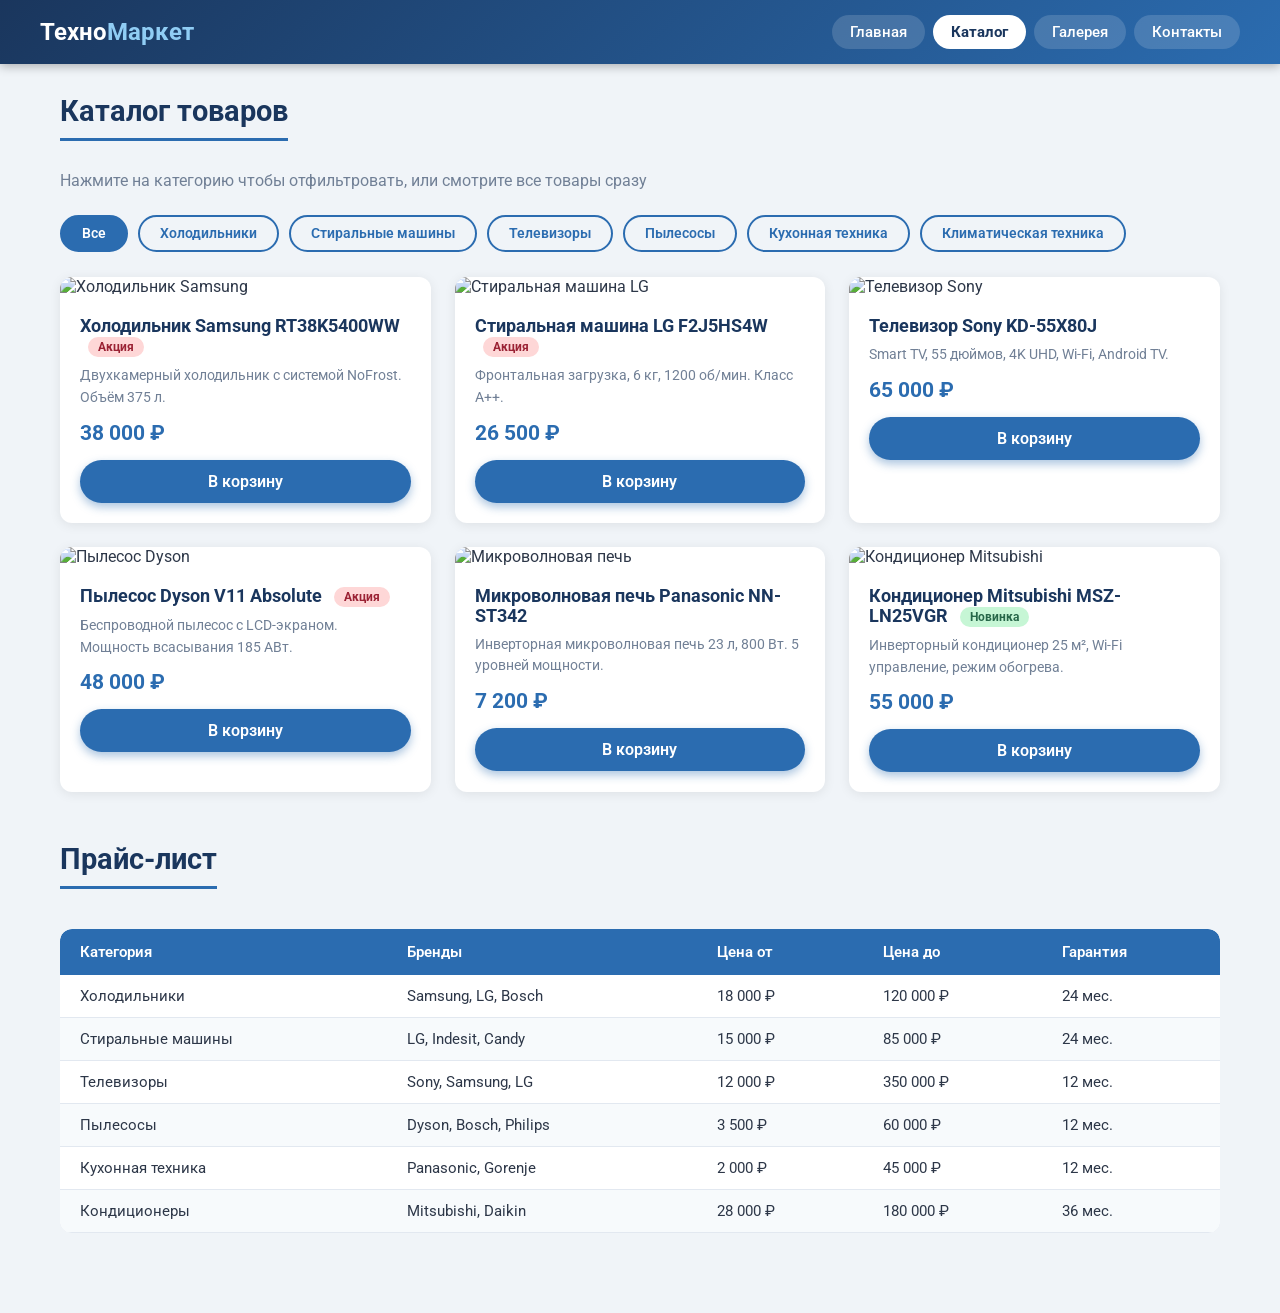
==== catalog.html @ f7b3f40e "Add files via upload" ====
<!DOCTYPE html>
<html lang="ru">
<head>
    <meta charset="UTF-8">
    <meta name="viewport" content="width=device-width, initial-scale=1.0">
    <title>ТехноМаркет — Каталог</title>
    <link rel="stylesheet" href="style.css">
</head>
<body>

    <header class="header">
        <div class="header-inner">
            <a href="index.html" class="logo">Техно<span>Маркет</span></a>
            <nav class="nav">
                <a href="index.html">Главная</a>
                <a href="catalog.html" class="active">Каталог</a>
                <a href="gallery.html">Галерея</a>
                <a href="contacts.html">Контакты</a>
            </nav>
        </div>
    </header>

    <main class="main">

        <h1 class="section-title">Каталог товаров</h1>
        <p style="color:#718096; margin-top:10px; margin-bottom:25px;">Нажмите на категорию чтобы отфильтровать, или смотрите все товары сразу</p>

        <div class="category-bar">
            <button class="category-btn active" onclick="filterProducts('все', this)">Все</button>
            <button class="category-btn" onclick="filterProducts('холодильники', this)">Холодильники</button>
            <button class="category-btn" onclick="filterProducts('стиральные', this)">Стиральные машины</button>
            <button class="category-btn" onclick="filterProducts('телевизоры', this)">Телевизоры</button>
            <button class="category-btn" onclick="filterProducts('пылесосы', this)">Пылесосы</button>
            <button class="category-btn" onclick="filterProducts('кухонная', this)">Кухонная техника</button>
            <button class="category-btn" onclick="filterProducts('климат', this)">Климатическая техника</button>
        </div>

        <div class="product-grid">

            <div class="product-card" data-category="холодильники">
                <img src="https://picsum.photos/seed/fridge1/400/300" alt="Холодильник Samsung">
                <div class="product-card-body">
                    <h3>Холодильник Samsung RT38K5400WW <span class="badge badge-sale">Акция</span></h3>
                    <p>Двухкамерный холодильник с системой NoFrost. Объём 375 л.</p>
                    <div class="product-price">38 000 ₽</div>
                    <button class="btn btn-primary" style="width:100%" onclick="alert('Холодильник Samsung добавлен в корзину!')">В корзину</button>
                </div>
            </div>

            <div class="product-card" data-category="стиральные">
                <img src="https://picsum.photos/seed/washer2/400/300" alt="Стиральная машина LG">
                <div class="product-card-body">
                    <h3>Стиральная машина LG F2J5HS4W <span class="badge badge-sale">Акция</span></h3>
                    <p>Фронтальная загрузка, 6 кг, 1200 об/мин. Класс А++.</p>
                    <div class="product-price">26 500 ₽</div>
                    <button class="btn btn-primary" style="width:100%" onclick="alert('Стиральная машина LG добавлена в корзину!')">В корзину</button>
                </div>
            </div>

            <div class="product-card" data-category="телевизоры">
                <img src="https://picsum.photos/seed/tv3/400/300" alt="Телевизор Sony">
                <div class="product-card-body">
                    <h3>Телевизор Sony KD-55X80J</h3>
                    <p>Smart TV, 55 дюймов, 4K UHD, Wi-Fi, Android TV.</p>
                    <div class="product-price">65 000 ₽</div>
                    <button class="btn btn-primary" style="width:100%" onclick="alert('Телевизор Sony добавлен в корзину!')">В корзину</button>
                </div>
            </div>

            <div class="product-card" data-category="пылесосы">
                <img src="https://picsum.photos/seed/vacuum4/400/300" alt="Пылесос Dyson">
                <div class="product-card-body">
                    <h3>Пылесос Dyson V11 Absolute <span class="badge badge-sale">Акция</span></h3>
                    <p>Беспроводной пылесос с LCD-экраном. Мощность всасывания 185 АВт.</p>
                    <div class="product-price">48 000 ₽</div>
                    <button class="btn btn-primary" style="width:100%" onclick="alert('Пылесос Dyson добавлен в корзину!')">В корзину</button>
                </div>
            </div>

            <div class="product-card" data-category="кухонная">
                <img src="https://picsum.photos/seed/microwave5/400/300" alt="Микроволновая печь">
                <div class="product-card-body">
                    <h3>Микроволновая печь Panasonic NN-ST342</h3>
                    <p>Инверторная микроволновая печь 23 л, 800 Вт. 5 уровней мощности.</p>
                    <div class="product-price">7 200 ₽</div>
                    <button class="btn btn-primary" style="width:100%" onclick="alert('Микроволновая печь добавлена в корзину!')">В корзину</button>
                </div>
            </div>

            <div class="product-card" data-category="климат">
                <img src="https://picsum.photos/seed/ac6/400/300" alt="Кондиционер Mitsubishi">
                <div class="product-card-body">
                    <h3>Кондиционер Mitsubishi MSZ-LN25VGR <span class="badge badge-new">Новинка</span></h3>
                    <p>Инверторный кондиционер 25 м², Wi-Fi управление, режим обогрева.</p>
                    <div class="product-price">55 000 ₽</div>
                    <button class="btn btn-primary" style="width:100%" onclick="alert('Кондиционер Mitsubishi добавлен в корзину!')">В корзину</button>
                </div>
            </div>

        </div>

        <section class="section" style="margin-top:50px;">
            <h2 class="section-title">Прайс-лист</h2>
            <div class="table-wrapper">
                <table>
                    <thead>
                        <tr><th>Категория</th><th>Бренды</th><th>Цена от</th><th>Цена до</th><th>Гарантия</th></tr>
                    </thead>
                    <tbody>
                        <tr><td>Холодильники</td><td>Samsung, LG, Bosch</td><td>18 000 ₽</td><td>120 000 ₽</td><td>24 мес.</td></tr>
                        <tr><td>Стиральные машины</td><td>LG, Indesit, Candy</td><td>15 000 ₽</td><td>85 000 ₽</td><td>24 мес.</td></tr>
                        <tr><td>Телевизоры</td><td>Sony, Samsung, LG</td><td>12 000 ₽</td><td>350 000 ₽</td><td>12 мес.</td></tr>
                        <tr><td>Пылесосы</td><td>Dyson, Bosch, Philips</td><td>3 500 ₽</td><td>60 000 ₽</td><td>12 мес.</td></tr>
                        <tr><td>Кухонная техника</td><td>Panasonic, Gorenje</td><td>2 000 ₽</td><td>45 000 ₽</td><td>12 мес.</td></tr>
                        <tr><td>Кондиционеры</td><td>Mitsubishi, Daikin</td><td>28 000 ₽</td><td>180 000 ₽</td><td>36 мес.</td></tr>
                    </tbody>
                </table>
            </div>
        </section>

    </main>

    <script>
        function filterProducts(category, clickedBtn) {
            var cards = document.querySelectorAll('.product-card');
            cards.forEach(function(card) {
                if (category === 'все' || card.dataset.category === category) {
                    card.style.display = 'block';
                } else {
                    card.style.display = 'none';
                }
            });
            document.querySelectorAll('.category-btn').forEach(function(btn) {
                btn.classList.remove('active');
            });
            clickedBtn.classList.add('active');
        }
    </script>

</body>
</html>
---- style.css ----
@import url('https://fonts.googleapis.com/css2?family=Roboto:wght@400;500;700&display=swap');

* {
    margin: 0;
    padding: 0;
    box-sizing: border-box;
}

body {
    font-family: 'Roboto', Arial, sans-serif;
    background-color: #f0f4f8;
    color: #2d3748;
}

.header {
    background: linear-gradient(135deg, #1a365d 0%, #2b6cb0 100%);
    color: white;
    padding: 0 20px;
    position: sticky;
    top: 0;
    z-index: 100;
    box-shadow: 0 2px 10px rgba(0,0,0,0.3);
}

.header-inner {
    max-width: 1200px;
    margin: 0 auto;
    display: flex;
    align-items: center;
    justify-content: space-between;
    padding: 15px 0;
    flex-wrap: wrap;
    gap: 10px;
}

.logo {
    font-size: 1.5rem;
    font-weight: 700;
    color: white;
    text-decoration: none;
}

.logo span {
    color: #90cdf4;
}

.nav {
    display: flex;
    gap: 8px;
    flex-wrap: wrap;
}

.nav a {
    text-decoration: none;
    color: white;
    background-color: rgba(255,255,255,0.15);
    padding: 8px 18px;
    border-radius: 25px;
    font-size: 0.95rem;
    font-weight: 500;
    transition: background-color 0.2s ease, transform 0.1s ease;
    display: inline-block;
}

.nav a:hover {
    background-color: rgba(255,255,255,0.35);
    transform: scale(1.05);
}

.nav a.active {
    background-color: white;
    color: #1a365d;
    font-weight: 700;
}

.main {
    max-width: 1200px;
    margin: 0 auto;
    padding: 30px 20px;
}

.hero {
    background: linear-gradient(135deg, #2b6cb0 0%, #1a365d 100%);
    color: white;
    border-radius: 15px;
    padding: 60px 40px;
    text-align: center;
    margin-bottom: 40px;
    box-shadow: 0 4px 20px rgba(43,108,176,0.3);
}

.hero h1 {
    font-size: 2.5rem;
    margin-bottom: 15px;
}

.hero p {
    font-size: 1.1rem;
    opacity: 0.9;
    max-width: 600px;
    margin: 0 auto 25px;
    line-height: 1.6;
}

.btn {
    display: inline-block;
    text-decoration: none;
    padding: 12px 30px;
    border-radius: 30px;
    font-size: 1rem;
    font-weight: 600;
    transition: all 0.2s ease;
    cursor: pointer;
    border: none;
    font-family: inherit;
}

.btn-primary {
    background-color: #2b6cb0;
    color: white;
    box-shadow: 0 4px 10px rgba(43,108,176,0.4);
}

.btn-primary:hover {
    background-color: #2c5282;
    transform: translateY(-2px);
}

.btn-white {
    background-color: white;
    color: #2b6cb0;
    box-shadow: 0 4px 10px rgba(0,0,0,0.2);
}

.btn-white:hover {
    background-color: #ebf8ff;
    transform: translateY(-2px);
}

.btn-success {
    background-color: #38a169;
    color: white;
}

.btn-success:hover {
    background-color: #2f855a;
    transform: translateY(-2px);
}

.section-title {
    font-size: 1.8rem;
    font-weight: 700;
    color: #1a365d;
    margin-bottom: 20px;
    padding-bottom: 10px;
    border-bottom: 3px solid #2b6cb0;
    display: inline-block;
}

.section {
    margin-bottom: 50px;
}

.features-grid {
    display: grid;
    grid-template-columns: repeat(auto-fill, minmax(220px, 1fr));
    gap: 20px;
    margin-top: 25px;
}

.feature-card {
    background: white;
    border-radius: 12px;
    padding: 25px;
    text-align: center;
    box-shadow: 0 2px 12px rgba(0,0,0,0.08);
    transition: transform 0.2s ease;
}

.feature-card:hover {
    transform: translateY(-3px);
}

.feature-card h3 {
    font-size: 1rem;
    font-weight: 700;
    color: #1a365d;
    margin-bottom: 8px;
}

.feature-card p {
    font-size: 0.85rem;
    color: #718096;
    line-height: 1.5;
}

.styled-list {
    list-style: none;
    margin-top: 15px;
}

.styled-list li {
    padding: 10px 0 10px 20px;
    border-bottom: 1px solid #e2e8f0;
    color: #4a5568;
    font-size: 0.95rem;
    position: relative;
}

.styled-list li::before {
    content: '→';
    position: absolute;
    left: 0;
    color: #2b6cb0;
    font-weight: 700;
}

.video-wrapper {
    background: white;
    border-radius: 12px;
    padding: 20px;
    box-shadow: 0 2px 12px rgba(0,0,0,0.08);
    margin-top: 25px;
}

.video-wrapper iframe {
    width: 100%;
    height: 400px;
    border-radius: 8px;
    border: none;
}

.table-wrapper {
    overflow-x: auto;
    border-radius: 12px;
    margin-top: 20px;
}

table {
    width: 100%;
    border-collapse: collapse;
    background: white;
    border-radius: 12px;
    overflow: hidden;
    box-shadow: 0 2px 12px rgba(0,0,0,0.08);
}

thead {
    background: #2b6cb0;
    color: white;
}

thead th {
    padding: 14px 20px;
    text-align: left;
    font-weight: 600;
    font-size: 0.95rem;
}

tbody tr {
    border-bottom: 1px solid #e2e8f0;
    transition: background-color 0.15s ease;
}

tbody tr:nth-child(even) {
    background-color: #f7fafc;
}

tbody tr:hover {
    background-color: #ebf8ff;
}

tbody td {
    padding: 12px 20px;
    font-size: 0.95rem;
}

.product-grid {
    display: grid;
    grid-template-columns: repeat(auto-fill, minmax(280px, 1fr));
    gap: 24px;
    margin-top: 25px;
}

.product-card {
    background: white;
    border-radius: 12px;
    overflow: hidden;
    box-shadow: 0 2px 12px rgba(0,0,0,0.08);
    transition: transform 0.2s ease, box-shadow 0.2s ease;
}

.product-card:hover {
    transform: translateY(-5px);
    box-shadow: 0 8px 25px rgba(0,0,0,0.15);
}

.product-card img {
    width: 100%;
    height: 200px;
    object-fit: cover;
}

.product-card-body {
    padding: 20px;
}

.product-card-body h3 {
    font-size: 1.1rem;
    font-weight: 700;
    margin-bottom: 8px;
    color: #1a365d;
}

.product-card-body p {
    font-size: 0.9rem;
    color: #718096;
    margin-bottom: 12px;
    line-height: 1.5;
}

.product-price {
    font-size: 1.3rem;
    font-weight: 700;
    color: #2b6cb0;
    margin-bottom: 15px;
}

.badge {
    display: inline-block;
    padding: 3px 10px;
    border-radius: 20px;
    font-size: 0.75rem;
    font-weight: 700;
    margin-left: 8px;
    vertical-align: middle;
}

.badge-sale {
    background: #fed7d7;
    color: #9b2335;
}

.badge-new {
    background: #c6f6d5;
    color: #276749;
}

.category-bar {
    display: flex;
    gap: 10px;
    flex-wrap: wrap;
    margin-bottom: 25px;
}

.category-btn {
    padding: 8px 20px;
    border-radius: 25px;
    border: 2px solid #2b6cb0;
    background: transparent;
    color: #2b6cb0;
    font-weight: 600;
    font-size: 0.9rem;
    cursor: pointer;
    transition: all 0.2s ease;
    font-family: inherit;
}

.category-btn:hover,
.category-btn.active {
    background: #2b6cb0;
    color: white;
}

.gallery-grid {
    display: grid;
    grid-template-columns: repeat(auto-fill, minmax(250px, 1fr));
    gap: 20px;
    margin-top: 25px;
}

.gallery-item {
    background: white;
    border-radius: 12px;
    overflow: hidden;
    box-shadow: 0 2px 12px rgba(0,0,0,0.08);
    transition: transform 0.2s ease;
    cursor: pointer;
}

.gallery-item:hover {
    transform: scale(1.02);
}

.gallery-item img {
    width: 100%;
    height: 200px;
    object-fit: cover;
}

.gallery-item-caption {
    padding: 15px;
    font-size: 0.9rem;
    color: #4a5568;
    font-weight: 500;
    text-align: center;
}

.gallery-category {
    color: #2b6cb0;
    font-size: 0.78rem;
    display: block;
    margin-bottom: 4px;
}

.contact-form {
    background: white;
    border-radius: 12px;
    padding: 35px;
    box-shadow: 0 2px 12px rgba(0,0,0,0.08);
    max-width: 600px;
}

.form-group {
    margin-bottom: 20px;
}

.form-group label {
    display: block;
    font-weight: 600;
    margin-bottom: 8px;
    color: #2d3748;
}

.form-group input,
.form-group textarea,
.form-group select {
    width: 100%;
    padding: 12px 15px;
    border: 2px solid #e2e8f0;
    border-radius: 8px;
    font-size: 1rem;
    font-family: inherit;
    background: #f7fafc;
    transition: border-color 0.2s ease;
}

.form-group input:focus,
.form-group textarea:focus,
.form-group select:focus {
    outline: none;
    border-color: #2b6cb0;
    background: white;
}

.form-group textarea {
    height: 120px;
    resize: vertical;
}

.info-cards {
    display: grid;
    grid-template-columns: repeat(auto-fill, minmax(240px, 1fr));
    gap: 20px;
    margin-top: 25px;
}

.info-card {
    background: white;
    border-radius: 12px;
    padding: 25px;
    box-shadow: 0 2px 12px rgba(0,0,0,0.08);
    border-left: 4px solid #2b6cb0;
}

.info-card h4 {
    font-weight: 700;
    color: #1a365d;
    margin-bottom: 8px;
}

.info-card p {
    color: #718096;
    font-size: 0.9rem;
    line-height: 1.6;
}

.text-center {
    text-align: center;
}

@media (max-width: 768px) {
    .hero h1 { font-size: 1.7rem; }
    .hero { padding: 40px 20px; }
    .product-grid,
    .gallery-grid,
    .features-grid,
    .info-cards { grid-template-columns: 1fr; }
    .contact-form { max-width: 100%; }
    .section-title { font-size: 1.4rem; }
    .video-wrapper iframe { height: 220px; }
    .header-inner { flex-direction: column; align-items: flex-start; }
    .nav { width: 100%; }
    .nav a { font-size: 0.85rem; padding: 7px 12px; }
}

@media (max-width: 480px) {
    .hero h1 { font-size: 1.4rem; }
    .main { padding: 20px 15px; }
}
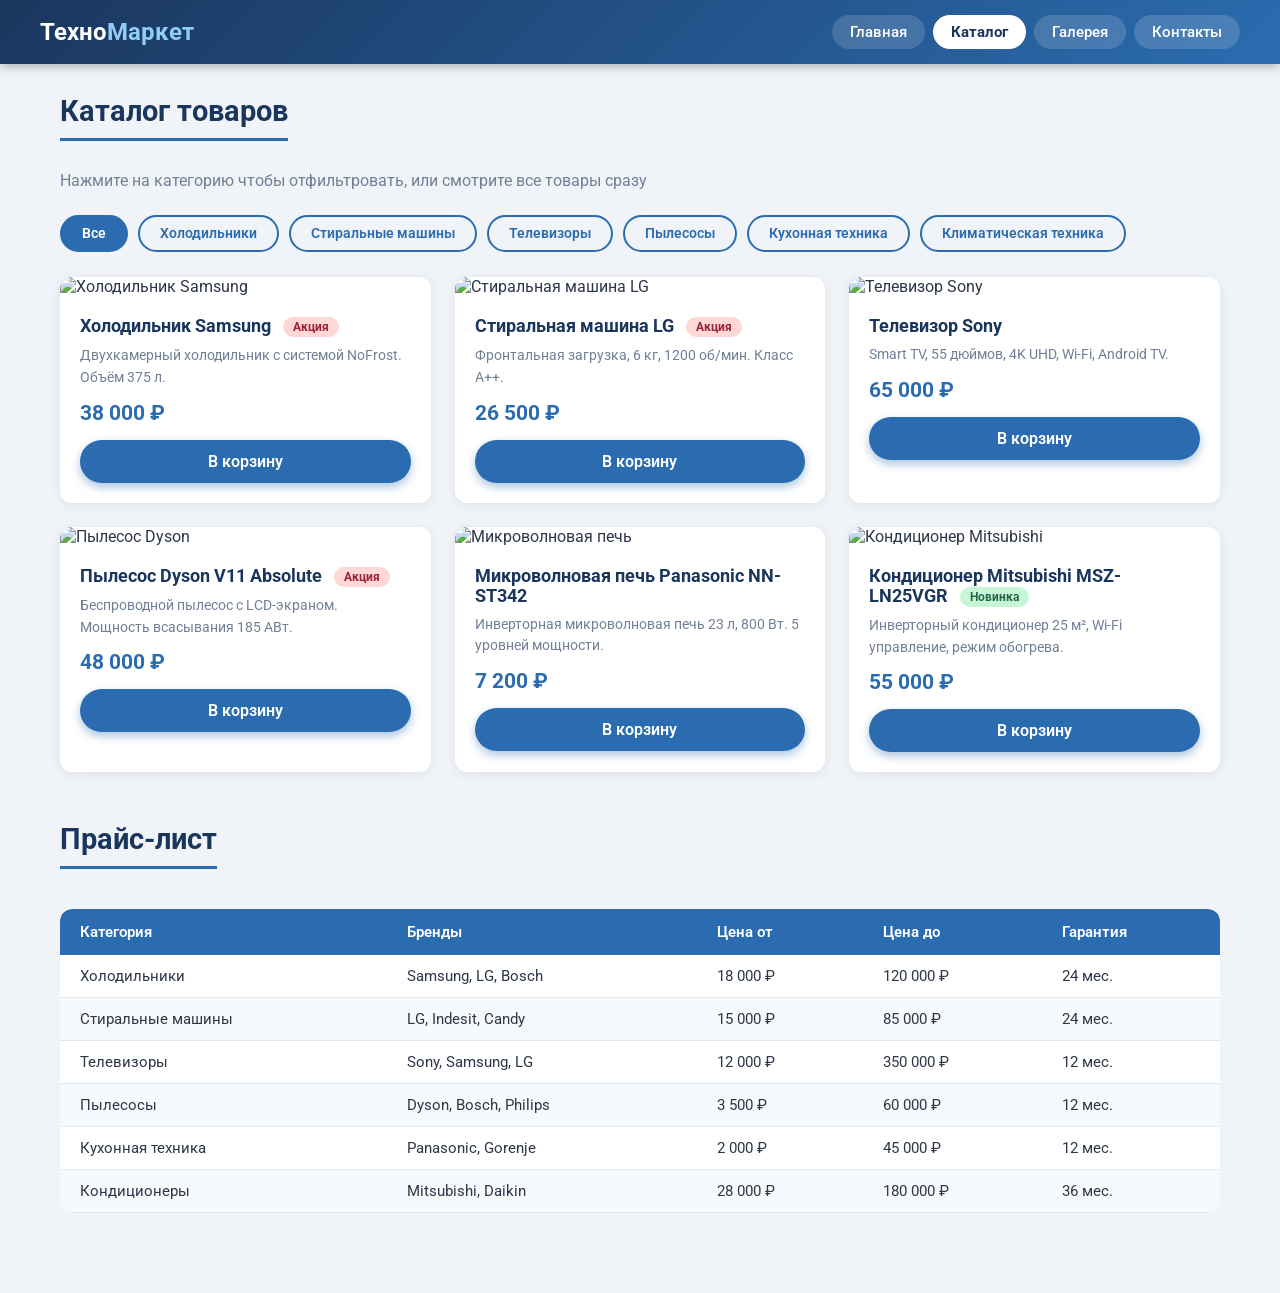
==== commit ecc66033: "Update catalog.html" ====
--- a/catalog.html
+++ b/catalog.html
@@ -38,9 +38,9 @@
         <div class="product-grid">
 
             <div class="product-card" data-category="холодильники">
-                <img src="https://picsum.photos/seed/fridge1/400/300" alt="Холодильник Samsung">
+                <img src="https://topcomputer.ru/upload/resize_cache/images/7a/1024_768_140cd750bba9870f18aada2478b24840a/7a94e1a3f415fadbbaf1dd1c7ec01b94.jpg" alt="Холодильник Samsung">
                 <div class="product-card-body">
-                    <h3>Холодильник Samsung RT38K5400WW <span class="badge badge-sale">Акция</span></h3>
+                    <h3>Холодильник Samsung <span class="badge badge-sale">Акция</span></h3>
                     <p>Двухкамерный холодильник с системой NoFrost. Объём 375 л.</p>
                     <div class="product-price">38 000 ₽</div>
                     <button class="btn btn-primary" style="width:100%" onclick="alert('Холодильник Samsung добавлен в корзину!')">В корзину</button>
@@ -48,9 +48,9 @@
             </div>
 
             <div class="product-card" data-category="стиральные">
-                <img src="https://picsum.photos/seed/washer2/400/300" alt="Стиральная машина LG">
+                <img src="https://kuppers-russia.ru/upload/resize_cache/iblock/fe8/9ddym3uvxluppz8se1wbsmemup0i7lea/572_572_1/Kuppersberg-WM-400-W_photo_3.jpg" alt="Стиральная машина LG">
                 <div class="product-card-body">
-                    <h3>Стиральная машина LG F2J5HS4W <span class="badge badge-sale">Акция</span></h3>
+                    <h3>Стиральная машина LG <span class="badge badge-sale">Акция</span></h3>
                     <p>Фронтальная загрузка, 6 кг, 1200 об/мин. Класс А++.</p>
                     <div class="product-price">26 500 ₽</div>
                     <button class="btn btn-primary" style="width:100%" onclick="alert('Стиральная машина LG добавлена в корзину!')">В корзину</button>
@@ -58,9 +58,9 @@
             </div>
 
             <div class="product-card" data-category="телевизоры">
-                <img src="https://picsum.photos/seed/tv3/400/300" alt="Телевизор Sony">
+                <img src="https://btest.ru/images/Fotki/TV/Sony/LCD/SeryaBX/37_klv-32bx300.jpg" alt="Телевизор Sony">
                 <div class="product-card-body">
-                    <h3>Телевизор Sony KD-55X80J</h3>
+                    <h3>Телевизор Sony </h3>
                     <p>Smart TV, 55 дюймов, 4K UHD, Wi-Fi, Android TV.</p>
                     <div class="product-price">65 000 ₽</div>
                     <button class="btn btn-primary" style="width:100%" onclick="alert('Телевизор Sony добавлен в корзину!')">В корзину</button>
